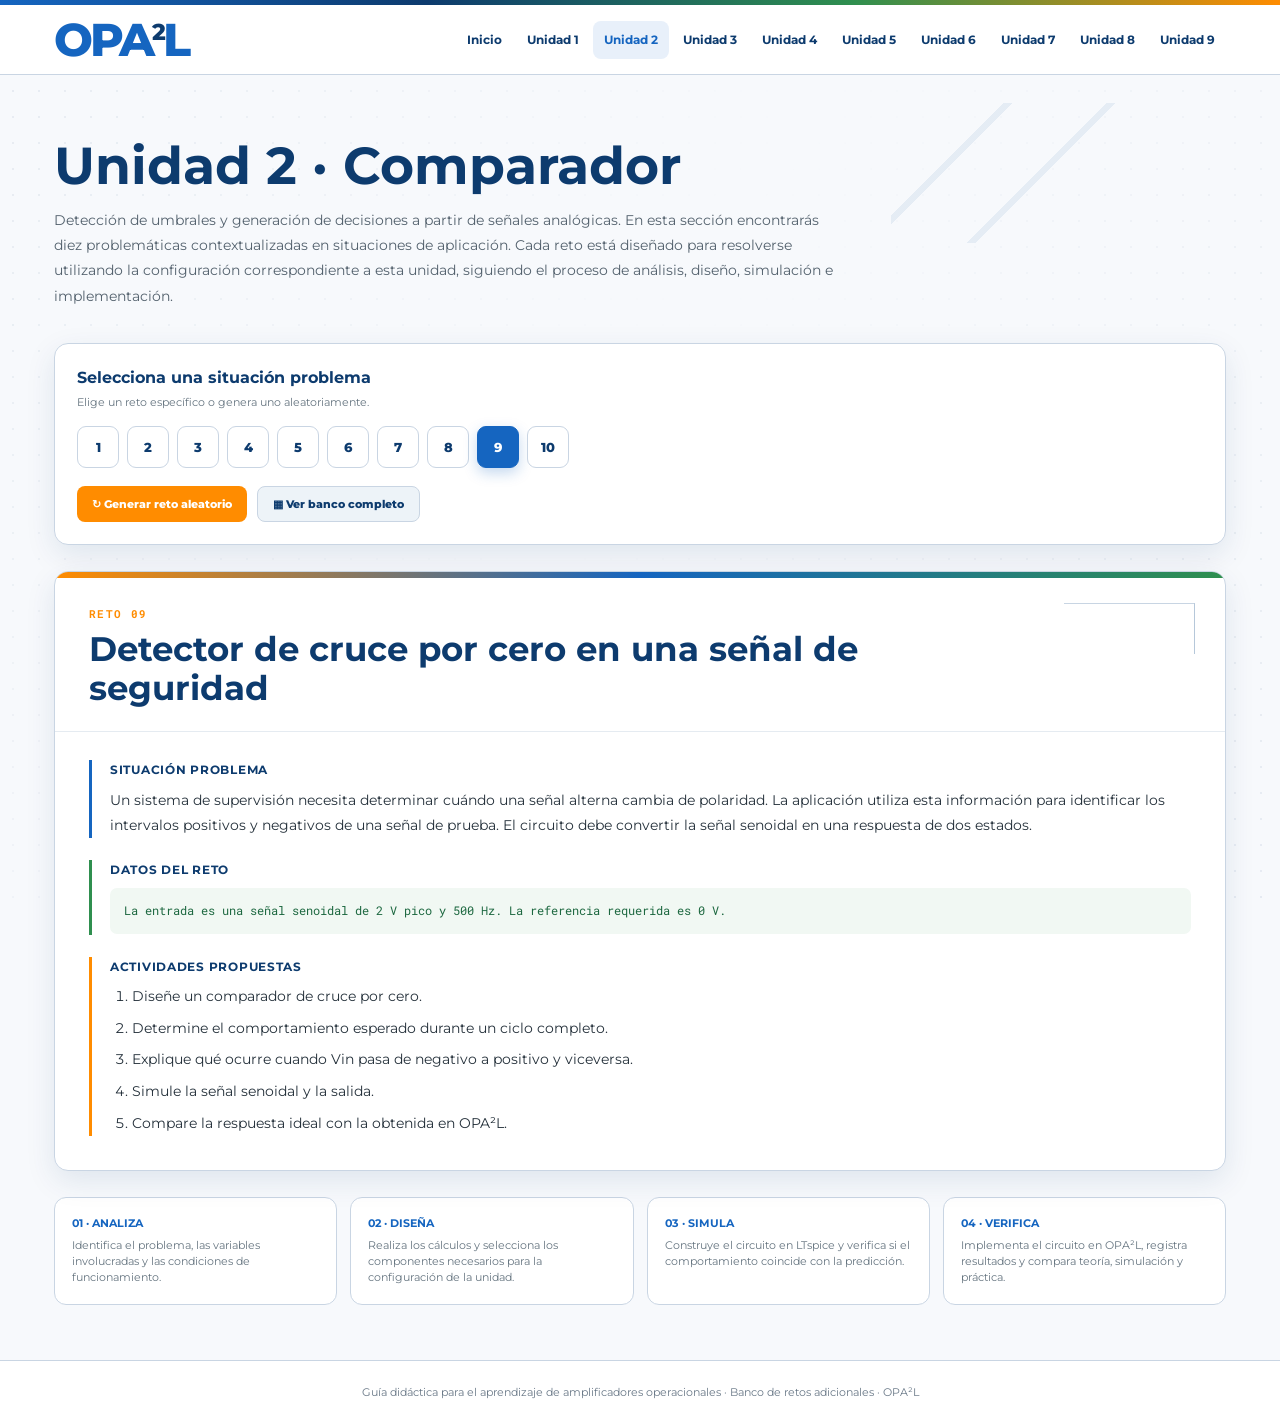
==== comparador.html @ 3784989d "Add files via upload" ====
<!DOCTYPE html>
<html lang="es">
<head>
<meta charset="UTF-8">
<meta name="viewport" content="width=device-width, initial-scale=1.0">
<meta name="description" content="Banco interactivo de situaciones problema - Unidad 2: Comparador.">
<title>Unidad 2 · Comparador | OPA²L</title>
<link rel="stylesheet" href="style.css">
</head>
<body data-unit="comparador">
<div class="topline"></div>

<header class="site-header">
  <div class="header-inner">
    <a class="brand" href="index.html" aria-label="Inicio OPA²L">
      <div class="logo-mark">OPA<sup>2</sup>L</div>
    </a>
    <nav aria-label="Navegación por unidades">
      <a href="index.html">Inicio</a>
<a href="seguidor.html">Unidad 1</a>
<a href="comparador.html" class="active">Unidad 2</a>
<a href="inversor.html">Unidad 3</a>
<a href="noinversor.html">Unidad 4</a>
<a href="sumador.html">Unidad 5</a>
<a href="integrador.html">Unidad 6</a>
<a href="derivador.html">Unidad 7</a>
<a href="pasabajas.html">Unidad 8</a>
<a href="pasaaltas.html">Unidad 9</a>
    </nav>
  </div>
</header>
<main>
<section class="hero">
  <h1>Unidad 2 · Comparador</h1>
  <p>Detección de umbrales y generación de decisiones a partir de señales analógicas. En esta sección encontrarás diez problemáticas contextualizadas en situaciones de aplicación. Cada reto está diseñado para resolverse utilizando la configuración correspondiente a esta unidad, siguiendo el proceso de análisis, diseño, simulación e implementación.</p>
  
</section>
<div class="container">
<section class="controls" aria-label="Selector de situaciones problema">
  <div class="controls-head">
    <div>
      <h2>Selecciona una situación problema</h2>
      <p>Elige un reto específico o genera uno aleatoriamente.</p>
    </div>
  </div>
  <div class="challenge-selector" id="challengeSelector"></div>
  <div class="actions">
    <button class="primary" id="randomChallenge" type="button">↻ Generar reto aleatorio</button>
    <button class="secondary" id="allChallenges" type="button">▦ Ver banco completo</button>
  </div>
</section>

<article class="challenge-card" id="challengeCard">
  <div class="challenge-top">
    <div class="challenge-number" id="challengeNumber"></div>
    <h2 id="challengeTitle"></h2>
  </div>
  <div class="challenge-body">
    <section>
      <h3>Situación problema</h3>
      <p id="challengeSituation"></p>
    </section>
    <section>
      <h3>Datos del reto</h3>
      <p class="data" id="challengeData"></p>
    </section>
    <section>
      <h3>Actividades propuestas</h3>
      <ol class="activities" id="challengeActivities"></ol>
    </section>
  </div>
</article>

<section class="workflow" aria-label="Ruta de trabajo sugerida">
  <article class="step"><b>01 · ANALIZA</b><p>Identifica el problema, las variables involucradas y las condiciones de funcionamiento.</p></article>
  <article class="step"><b>02 · DISEÑA</b><p>Realiza los cálculos y selecciona los componentes necesarios para la configuración de la unidad.</p></article>
  <article class="step"><b>03 · SIMULA</b><p>Construye el circuito en LTspice y verifica si el comportamiento coincide con la predicción.</p></article>
  <article class="step"><b>04 · VERIFICA</b><p>Implementa el circuito en OPA²L, registra resultados y compara teoría, simulación y práctica.</p></article>
</section>
</div>
</main>

<footer>Guía didáctica para el aprendizaje de amplificadores operacionales · Banco de retos adicionales · OPA²L</footer>

<dialog id="bankModal">
  <div class="modal-head">
    <h2>Banco completo · Unidad 2</h2>
    <button id="closeModal" aria-label="Cerrar">×</button>
  </div>
  <div class="bank-grid" id="bankContent"></div>
</dialog>

<script src="script.js"></script>
</body>
</html>
---- style.css ----
@import url('https://fonts.googleapis.com/css2?family=Montserrat:wght@400;500;600;700;800&family=Roboto+Mono:wght@400;500;600&display=swap');

:root{
  --blue:#1565C0; --navy:#0D3B6E; --green:#2F8F4F; --orange:#FF8C00;
  --dark:#37474F; --light:#EEF2F7; --line:#C9D5E3; --ink:#25313B;
  --white:#FFFFFF; --shadow:0 10px 30px rgba(13,59,110,.10);
  --radius:14px;
}
*{box-sizing:border-box}
html{scroll-behavior:smooth}
body{
  margin:0; min-width:280px; background:#f7f9fc; color:var(--ink);
  font-family:Montserrat,Arial,sans-serif; line-height:1.5;
}
body:before{
  content:""; position:fixed; inset:0; pointer-events:none; z-index:-1; opacity:.28;
  background-image:radial-gradient(#b9c7d7 1px,transparent 1.5px);
  background-size:26px 26px;
  mask-image:linear-gradient(120deg,#000,transparent 48%,#000);
}
.topline{height:5px;background:linear-gradient(90deg,var(--blue),var(--navy),var(--green),var(--orange))}
.site-header{
  background:rgba(255,255,255,.96); backdrop-filter:blur(12px);
  border-bottom:1px solid var(--line); position:sticky; top:0; z-index:20;
}
.header-inner{
  width:min(1220px,100%); margin:auto; display:flex; align-items:center;
  gap:20px; padding:14px 24px;
}
.brand{
  display:flex; align-items:center; text-decoration:none; color:inherit;
  min-width:150px;
}
.logo-mark{font-weight:800;color:var(--blue);font-size:46px;letter-spacing:-3px;line-height:.9}
.logo-mark sup{font-size:23px;color:var(--navy)}
nav{
  display:flex; gap:3px; flex:1; justify-content:flex-end;
  flex-wrap:wrap;
}
nav a{
  font-size:12px; font-weight:700; text-decoration:none; color:var(--navy);
  padding:10px 11px; border-radius:8px; transition:.2s; white-space:nowrap;
}
nav a:hover,nav a.active{background:#e8f0fa;color:var(--blue)}
.hero{
  width:min(1220px,100%); margin:auto; padding:52px 24px 34px;
  position:relative; overflow:hidden;
}
.hero:after{
  content:""; position:absolute; width:310px; height:140px; right:4%; top:28px;
  background:
    linear-gradient(135deg,transparent 25%,#dce6f1 25%,#dce6f1 27%,transparent 27%,
    transparent 48%,#dce6f1 48%,#dce6f1 50%,transparent 50%);
  opacity:.65;
}
.eyebrow{
  display:inline-flex; align-items:center; gap:9px; color:var(--green);
  font-size:11px; font-weight:800; letter-spacing:.08em;
}
.eyebrow:before{content:"";width:34px;height:2px;background:var(--green)}
h1{
  color:var(--navy); font-size:clamp(30px,5vw,52px);
  line-height:1.05; margin:12px 0 14px; max-width:800px;
}
.hero p{
  max-width:790px; font-size:14px; line-height:1.8; margin:0;
  color:#53616d; position:relative; z-index:1;
}
.unit-tag{
  display:inline-block; margin-top:19px; font:700 11px 'Roboto Mono',monospace;
  color:var(--blue); background:#edf4fc; border-left:4px solid var(--blue);
  padding:9px 13px;
}
.container{
  width:min(1220px,100%); margin:auto; padding:0 24px 55px;
}
.controls{
  background:#fff; border:1px solid var(--line); box-shadow:var(--shadow);
  border-radius:var(--radius); padding:22px; margin-bottom:26px;
}
.controls-head{
  display:flex; justify-content:space-between; align-items:center; gap:18px;
  margin-bottom:16px;
}
.controls h2{font-size:16px;color:var(--navy);margin:0}
.controls p{margin:4px 0 0;font-size:11px;color:#667580}
.challenge-selector{display:flex;gap:8px;flex-wrap:wrap}
.challenge-option{
  width:42px;height:42px;border:1px solid var(--line);background:#fff;
  border-radius:9px;color:var(--navy);font-weight:800;cursor:pointer;
  transition:.2s;
}
.challenge-option:hover{border-color:var(--blue);transform:translateY(-2px)}
.challenge-option.active{
  background:var(--blue);border-color:var(--blue);color:#fff;
  box-shadow:0 5px 14px rgba(21,101,192,.25);
}
.actions{display:flex;gap:10px;flex-wrap:wrap;margin-top:18px}
button{font-family:inherit}
.primary,.secondary,.bank-item button{
  border:0;border-radius:8px;padding:10px 15px;font-size:11px;font-weight:800;
  cursor:pointer;transition:.2s;
}
.primary{background:var(--orange);color:#fff}
.primary:hover{filter:brightness(.95);transform:translateY(-1px)}
.secondary{background:#edf3f8;color:var(--navy);border:1px solid var(--line)}
.secondary:hover{background:#e2ecf6}
.challenge-card{
  background:#fff;border:1px solid var(--line);box-shadow:var(--shadow);
  border-radius:var(--radius);overflow:hidden;position:relative;
}
.challenge-card:before{
  content:"";height:6px;display:block;
  background:linear-gradient(90deg,var(--orange),var(--blue),var(--green));
}
.challenge-top{
  padding:28px 34px 23px;border-bottom:1px solid #e5ebf1;position:relative;
}
.challenge-top:after{
  content:"";position:absolute;right:30px;top:25px;width:130px;height:50px;
  border-top:1px solid #b6c8da;border-right:1px solid #b6c8da;
  clip-path:polygon(0 0,100% 0,100% 100%,50% 100%,35% 65%,0 65%);
}
.challenge-number{
  font:700 11px 'Roboto Mono',monospace;color:var(--orange);letter-spacing:.12em;
}
.challenge-top h2{
  color:var(--navy);font-size:clamp(22px,3.2vw,34px);
  line-height:1.15;margin:9px 0 0;max-width:820px;
}
.challenge-body{
  padding:28px 34px 34px;display:grid;gap:22px;
}
.challenge-body section{border-left:3px solid var(--blue);padding:1px 0 1px 18px}
.challenge-body section:nth-child(2){border-color:var(--green)}
.challenge-body section:nth-child(3){border-color:var(--orange)}
.challenge-body h3{
  font-size:12px;letter-spacing:.06em;text-transform:uppercase;
  color:var(--navy);margin:0 0 9px;
}
.challenge-body p{margin:0;line-height:1.8;font-size:13.5px}
.data{
  font-family:'Roboto Mono',monospace;color:#1d6840;background:#f1f8f3;
  padding:12px 14px;border-radius:7px;font-size:12px!important;
}
.activities{margin:0;padding-left:22px}
.activities li{margin:0 0 9px;line-height:1.7;font-size:13.5px}
.activities li:last-child{margin-bottom:0}
.animate{animation:reveal .32s ease}
@keyframes reveal{from{opacity:.25;transform:translateY(8px)}to{opacity:1;transform:none}}
.workflow{
  margin-top:26px;display:grid;grid-template-columns:repeat(4,1fr);gap:13px;
}
.step{background:#fff;border:1px solid var(--line);border-radius:12px;padding:17px}
.step b{display:block;color:var(--blue);font-size:11px;margin-bottom:6px}
.step p{font-size:10.5px;line-height:1.55;margin:0;color:#667580}
footer{
  border-top:1px solid var(--line);background:#fff;padding:24px;
  color:#697887;font-size:10.5px;text-align:center;
}
dialog{
  width:min(900px,92vw);max-height:88vh;border:0;border-radius:16px;padding:0;
  box-shadow:0 25px 80px rgba(0,0,0,.28);
}
dialog::backdrop{background:rgba(10,28,50,.45);backdrop-filter:blur(3px)}
.modal-head{
  padding:20px 24px;border-bottom:1px solid var(--line);
  display:flex;justify-content:space-between;align-items:center;
}
.modal-head h2{margin:0;color:var(--navy);font-size:19px}
.modal-head button{border:0;background:none;font-size:25px;color:var(--navy);cursor:pointer}
.bank-grid{
  padding:20px 24px;display:grid;grid-template-columns:repeat(2,1fr);
  gap:13px;max-height:70vh;overflow:auto;
}
.bank-item{border:1px solid var(--line);border-radius:10px;padding:16px}
.bank-item span{font:700 10px 'Roboto Mono';color:var(--orange)}
.bank-item h3{font-size:13px;color:var(--navy);margin:7px 0}
.bank-item p{font-size:10.5px;line-height:1.6;color:#61707d}
.bank-item button{background:var(--blue);color:#fff;padding:8px 10px;margin-top:2px}
@media(max-width:1050px){
  .header-inner{align-items:flex-start}
  .brand{min-width:150px}
  nav{justify-content:flex-start}
  nav a{font-size:11px;padding:9px 10px}
}
@media(max-width:850px){
  .header-inner{flex-direction:column;gap:12px}
  .brand{min-width:0}
  nav{width:100%;justify-content:flex-start;overflow-x:auto;flex-wrap:nowrap;padding-bottom:2px}
  nav a{flex:0 0 auto}
  .hero{padding-top:38px}
  .workflow{grid-template-columns:repeat(2,1fr)}
  .bank-grid{grid-template-columns:1fr}
}
@media(max-width:600px){
  .hero,.container{padding-left:16px;padding-right:16px}
  .hero:after{display:none}
  .hero p{font-size:13px}
  .unit-tag{font-size:9px}
  .controls{padding:17px}
  .controls-head{display:block}
  .challenge-selector{margin-top:14px}
  .challenge-option{width:38px;height:38px}
  .challenge-top,.challenge-body{padding-left:20px;padding-right:20px}
  .challenge-top:after{display:none}
  .challenge-body p,.activities li{font-size:13px}
  .workflow{grid-template-columns:1fr}
  .actions{display:grid;grid-template-columns:1fr}
  .primary,.secondary{width:100%}
}
@media(max-width:380px){
  .logo-mark{font-size:37px}
  .logo-mark sup{font-size:18px}
  .hero h1{font-size:29px}
  .challenge-selector{gap:6px}
  .challenge-option{width:35px;height:35px}
}
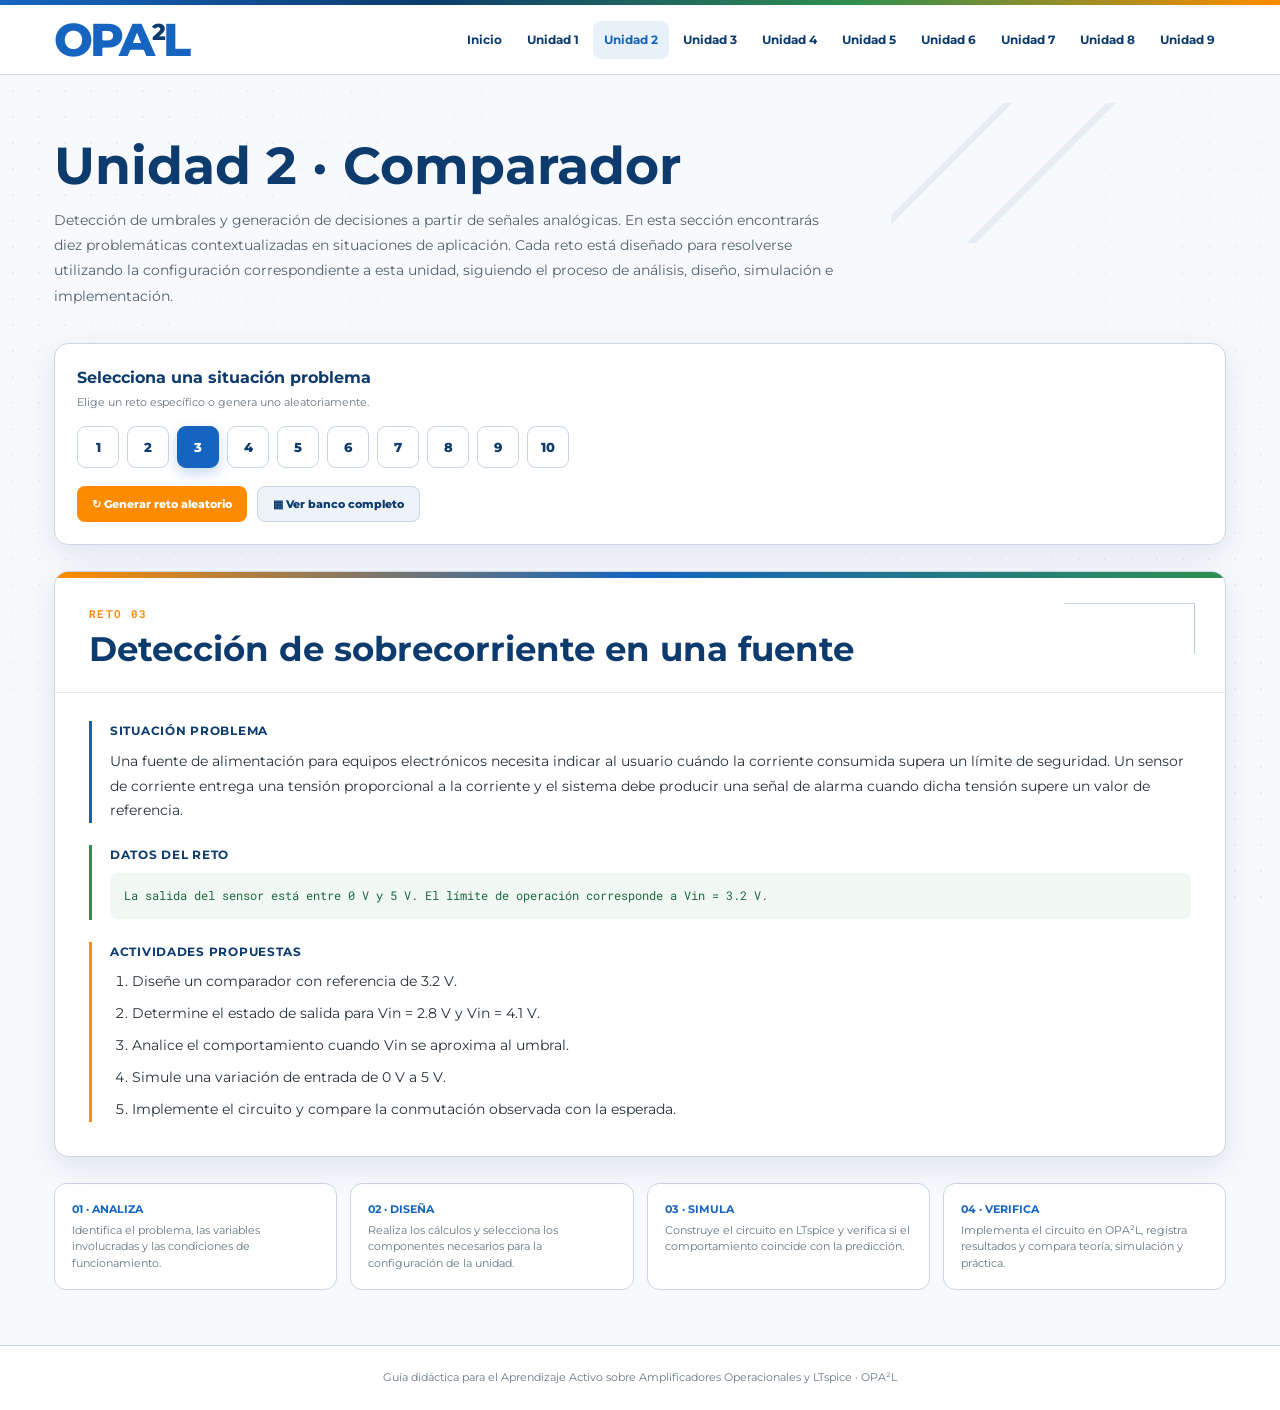
==== commit 85424a01: "Add files via upload" ====
--- a/comparador.html
+++ b/comparador.html
@@ -80,7 +80,7 @@
 </div>
 </main>
 
-<footer>Guía didáctica para el aprendizaje de amplificadores operacionales · Banco de retos adicionales · OPA²L</footer>
+<footer>Guía didáctica para el Aprendizaje Activo sobre Amplificadores Operacionales y LTspice · OPA²L</footer>
 
 <dialog id="bankModal">
   <div class="modal-head">
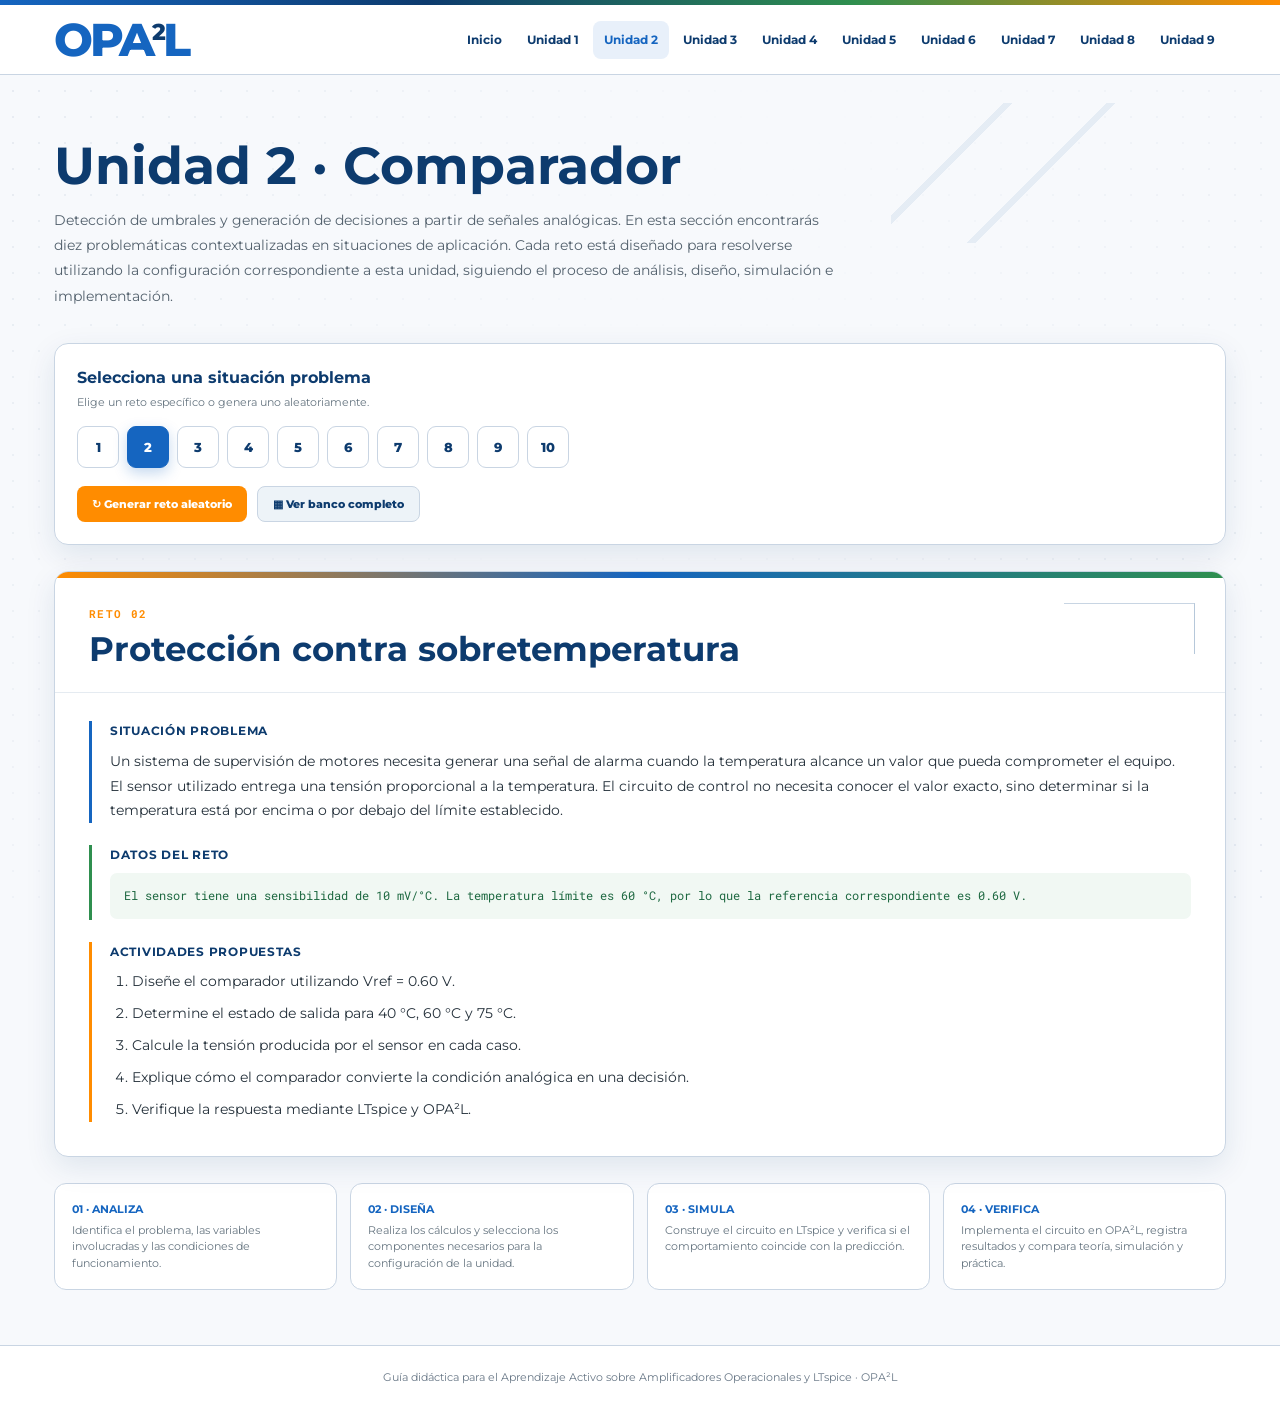
==== commit 522253cb: "Add files via upload" ====
--- a/comparador.html
+++ b/comparador.html
@@ -5,6 +5,7 @@
 <meta name="viewport" content="width=device-width, initial-scale=1.0">
 <meta name="description" content="Banco interactivo de situaciones problema - Unidad 2: Comparador.">
 <title>Unidad 2 · Comparador | OPA²L</title>
+<link rel="icon" type="image/png" href="LOGO_OPAAL_Guia.png">
 <link rel="stylesheet" href="style.css">
 </head>
 <body data-unit="comparador">
